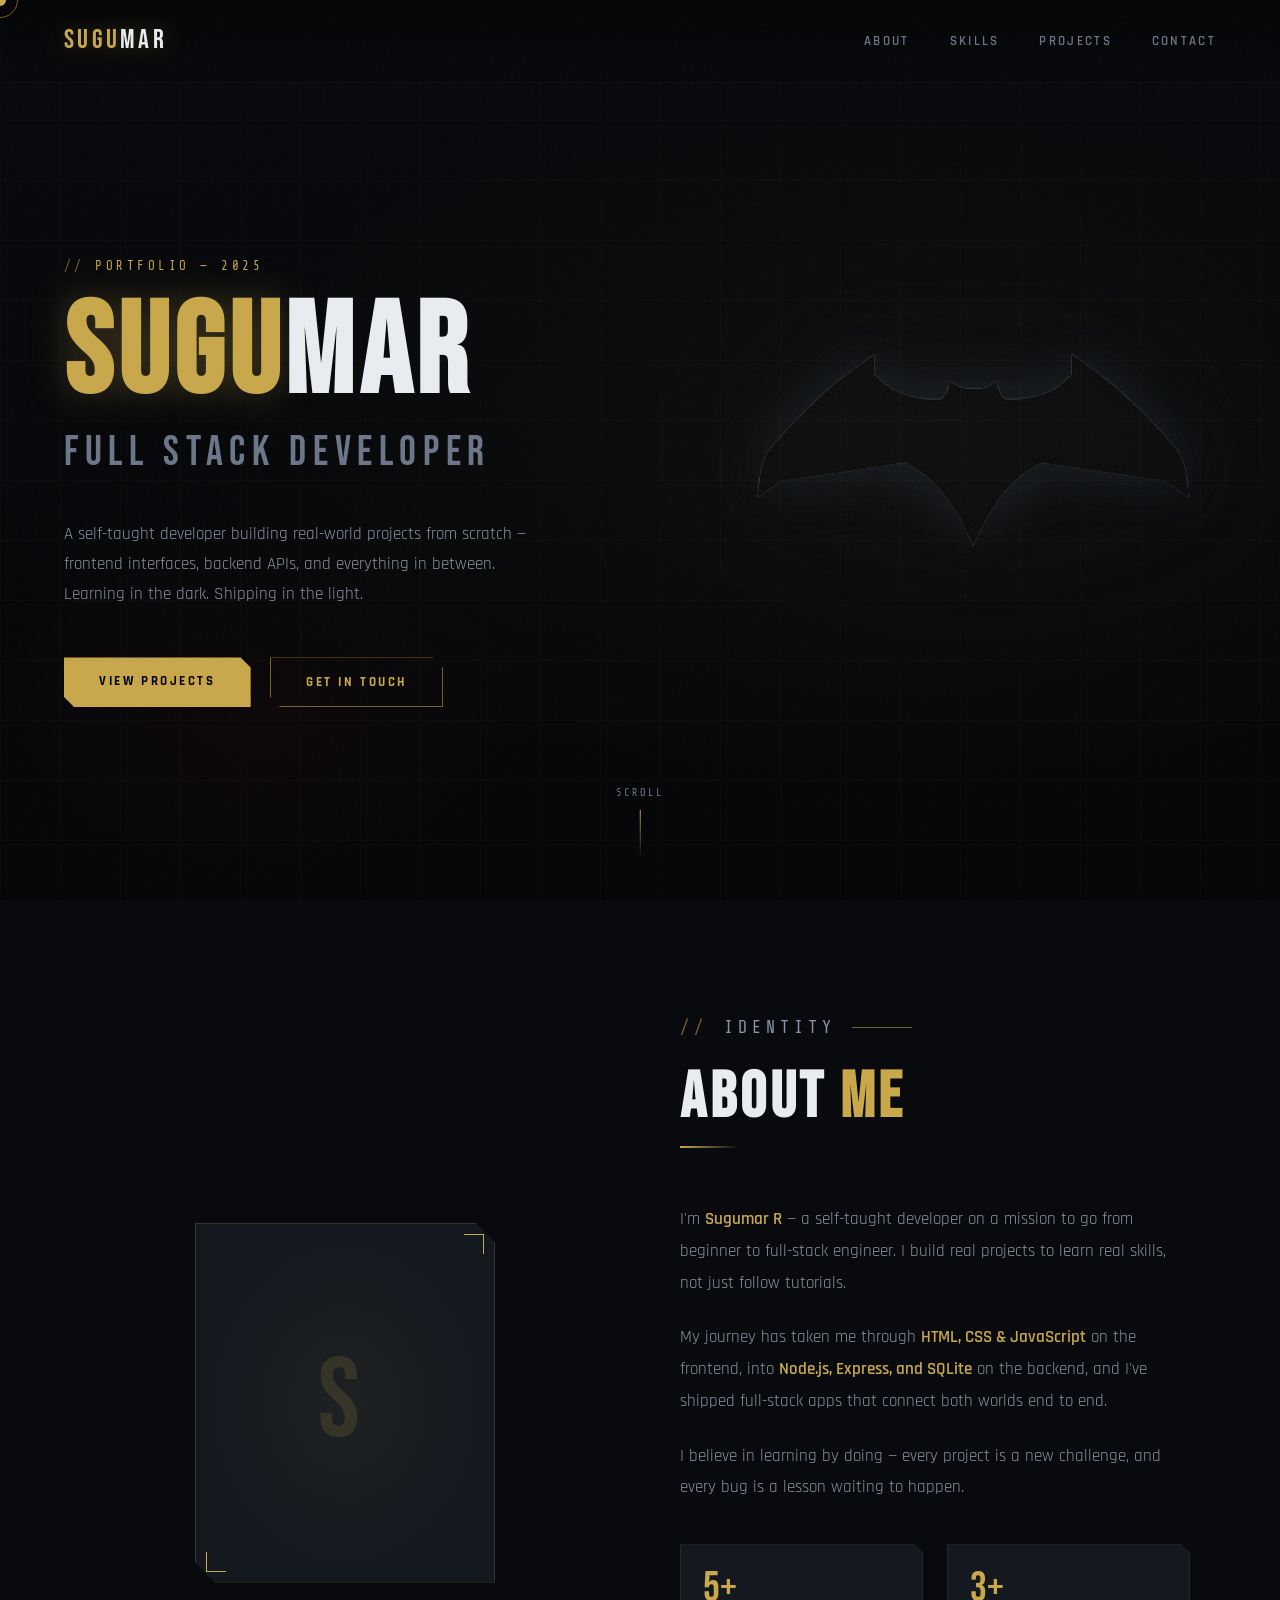
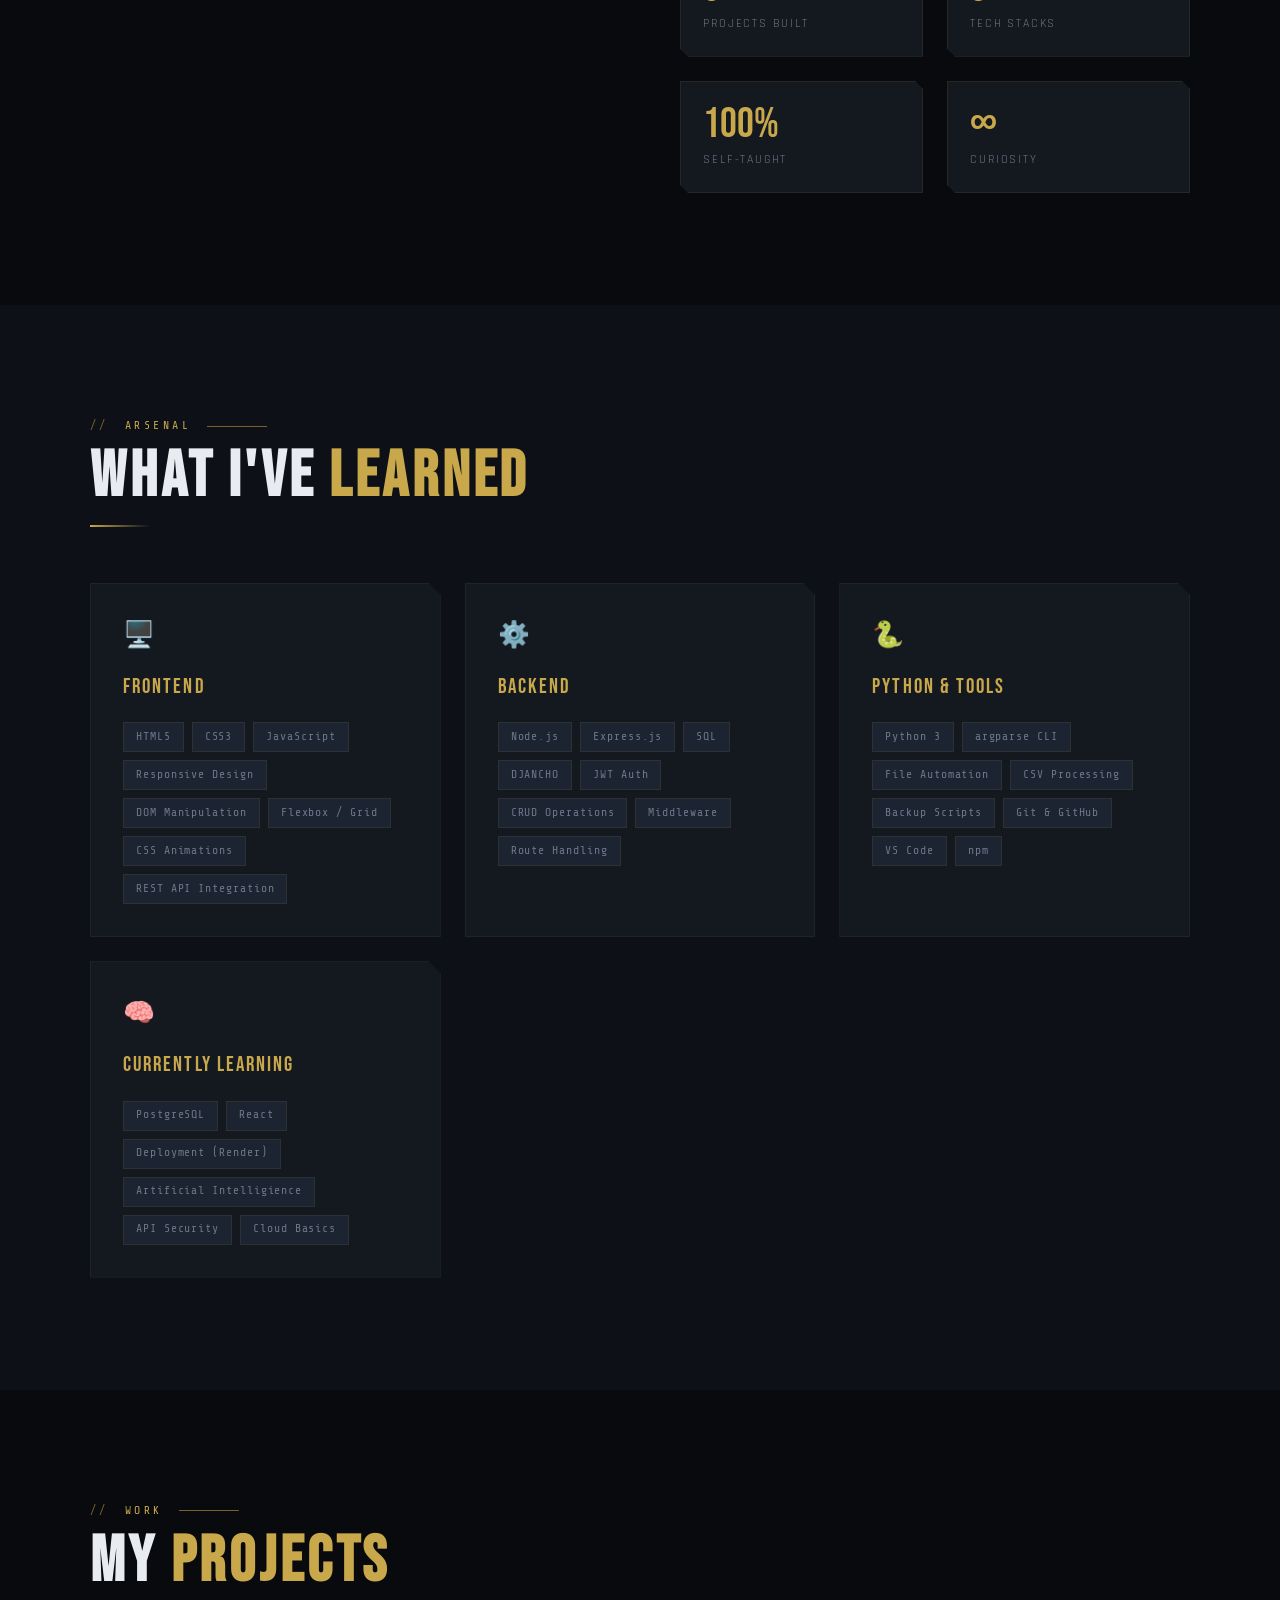
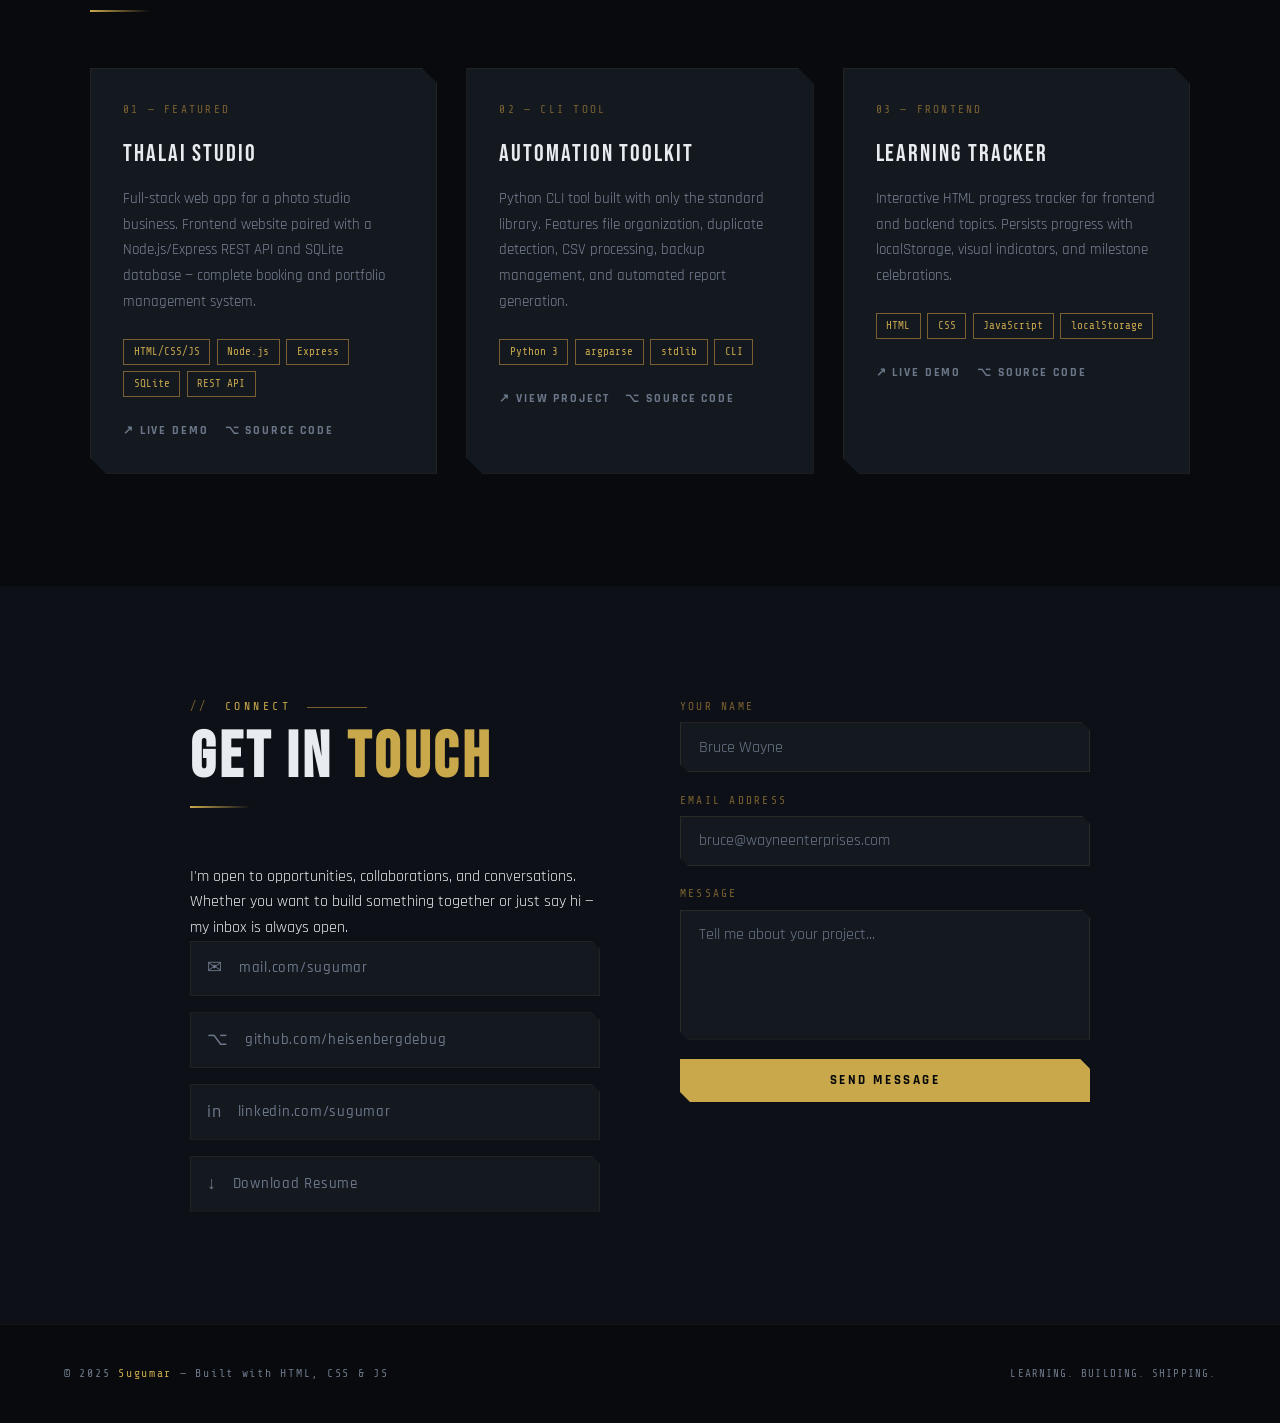
==== portfolio-website/index.html @ 3a4ca7bf "Add files via upload" ====
<!DOCTYPE html>
<html lang="en">

<head>
  <meta charset="UTF-8" />
  <meta name="viewport" content="width=device-width, initial-scale=1.0" />
  <title>Sugumar — Web Developer in MERN</title>
  <link
    href="https://fonts.googleapis.com/css2?family=Bebas+Neue&family=Rajdhani:wght@400;500;600;700&family=Share+Tech+Mono&display=swap"
    rel="stylesheet" />
  <link rel="stylesheet" href="style.css">
</head>

<body>

  <!-- Cursor -->
  <div class="cursor" id="cursor"></div>
  <div class="cursor-ring" id="cursorRing"></div>

  <!-- NAV -->
  <nav id="navbar">
    <a class="nav-logo" href="#home">SUGU<span>MAR</span></a>
    <button class="hamburger" id="hamburger" aria-label="Menu">
      <span></span><span></span><span></span>
    </button>
    <ul class="nav-links" id="navLinks">
      <li><a href="#about">About</a></li>
      <li><a href="#skills">Skills</a></li>
      <li><a href="#projects">Projects</a></li>
      <li><a href="#contact">Contact</a></li>
    </ul>
  </nav>

  <!-- HERO -->
  <section class="hero" id="home">
    <div class="hero-bg"></div>
    <div class="hero-grid-lines"></div>
  <!-- Batarang Image -->
  <img
    id="themeToggle"
    class="hero-batman-symbol"
    src="images/Batman_Batarang_Grey-removebg-preview (1).png"
    alt="Batarang"
    title="Click to toggle dark/light mode"
  />
    <div class="hero-content">
      <p class="hero-eyebrow">Portfolio — 2025</p>
      <h1 class="hero-name"><span class="gold">SUGU</span>MAR</h1>
      <p class="hero-title">Full Stack Developer</p>
      <p class="hero-desc">
        A self-taught developer building real-world projects from scratch —
        frontend interfaces, backend APIs, and everything in between.
        Learning in the dark. Shipping in the light.
      </p>
      <div class="hero-cta">
        <a class="btn btn-primary" href="#projects">View Projects</a>
        <a class="btn btn-outline" href="#contact">Get In Touch</a>
      </div>
    </div>
    <div class="scroll-hint">
      <span>Scroll</span>
      <div class="scroll-line"></div>
    </div>
  </section>

  <!-- ABOUT -->
  <section id="about">
    <div class="about-grid">
      <div class="about-visual reveal">
        <div class="avatar-frame">
          <div class="avatar-corners"></div>
          <span class="avatar-initials">S</span>
        </div>
      </div>
      <div class="about-text reveal">
        <p class="section-label">Identity</p>
        <h2 class="section-title">About <span class="gold">Me</span></h2>
        <div class="section-divider"></div>
        <p>
          I'm <strong>Sugumar R</strong> — a self-taught developer on a mission to go from beginner
          to full-stack engineer. I build real projects to learn real skills,
          not just follow tutorials.
        </p>
        <p>
          My journey has taken me through <strong>HTML, CSS & JavaScript</strong> on the frontend,
          into <strong>Node.js, Express, and SQLite</strong> on the backend, and I've shipped
          full-stack apps that connect both worlds end to end.
        </p>
        <p>
          I believe in learning by doing — every project is a new challenge,
          and every bug is a lesson waiting to happen.
        </p>
        <div class="about-stats">
          <div class="stat-box">
            <div class="stat-num">5+</div>
            <div class="stat-label">Projects Built</div>
          </div>
          <div class="stat-box">
            <div class="stat-num">3+</div>
            <div class="stat-label">Tech Stacks</div>
          </div>
          <div class="stat-box">
            <div class="stat-num">100%</div>
            <div class="stat-label">Self-Taught</div>
          </div>
          <div class="stat-box">
            <div class="stat-num">∞</div>
            <div class="stat-label">Curiosity</div>                                               
          </div>
        </div>
      </div>
    </div>
  </section>

  <!-- SKILLS -->
  <section id="skills">
    <div class="skills-container">
      <div class="reveal">
        <p class="section-label">Arsenal</p>
        <h2 class="section-title">What I've <span class="gold">Learned</span></h2>
        <div class="section-divider"></div>
      </div>
      <div class="skills-grid">
        <div class="skill-category reveal">
          <span class="skill-cat-icon">🖥️</span>
          <div class="skill-cat-title">Frontend</div>
          <div class="skill-tags">
            <span class="skill-tag">HTML5</span>
            <span class="skill-tag">CSS3</span>
            <span class="skill-tag">JavaScript</span>
            <span class="skill-tag">Responsive Design</span>
            <span class="skill-tag">DOM Manipulation</span>
            <span class="skill-tag">Flexbox / Grid</span>
            <span class="skill-tag">CSS Animations</span>
            <span class="skill-tag">REST API Integration</span>
          </div>
        </div>
        <div class="skill-category reveal">
          <span class="skill-cat-icon">⚙️</span>
          <div class="skill-cat-title">Backend</div>
          <div class="skill-tags">
            <span class="skill-tag">Node.js</span>
            <span class="skill-tag">Express.js</span>
            <span class="skill-tag">SQL</span>
            <span class="skill-tag">DJANCHO</span>
            <span class="skill-tag">JWT Auth</span>
            <span class="skill-tag">CRUD Operations</span>
            <span class="skill-tag">Middleware</span>
            <span class="skill-tag">Route Handling</span>
          </div>
        </div>
        <div class="skill-category reveal">
          <span class="skill-cat-icon">🐍</span>
          <div class="skill-cat-title">Python & Tools</div>
          <div class="skill-tags">
            <span class="skill-tag">Python 3</span>
            <span class="skill-tag">argparse CLI</span>
            <span class="skill-tag">File Automation</span>
            <span class="skill-tag">CSV Processing</span>
            <span class="skill-tag">Backup Scripts</span>
            <span class="skill-tag">Git & GitHub</span>
            <span class="skill-tag">VS Code</span>
            <span class="skill-tag">npm</span>
          </div>
        </div>
        <div class="skill-category reveal">
          <span class="skill-cat-icon">🧠</span>
          <div class="skill-cat-title">Currently Learning</div>
          <div class="skill-tags">
            <span class="skill-tag">PostgreSQL</span>
            <span class="skill-tag">React</span>
            <span class="skill-tag">Deployment (Render)</span>
            <span class="skill-tag">Artificial Intelligience</span>
            <span class="skill-tag">API Security</span>
            <span class="skill-tag">Cloud Basics</span>
          </div>
        </div>
      </div>
    </div>
  </section>

  <!-- PROJECTS -->
  <section id="projects">
    <div class="projects-container">
      <div class="reveal">
        <p class="section-label">Work</p>
        <h2 class="section-title">My <span class="gold">Projects</span></h2>
        <div class="section-divider"></div>
      </div>
      <div class="projects-grid">

        <div class="project-card reveal">
          <div class="project-num">01 — FEATURED</div>
          <div class="project-title">Thalai Studio</div>
          <p class="project-desc">
            Full-stack web app for a photo studio business. Frontend website paired
            with a Node.js/Express REST API and SQLite database — complete booking
            and portfolio management system.
          </p>
          <div class="project-stack">
            <span>HTML/CSS/JS</span>
            <span>Node.js</span>
            <span>Express</span>
            <span>SQLite</span>
            <span>REST API</span>
          </div>
          <div class="project-links">
            <a href="#">↗ Live Demo</a>
            <a href="#">⌥ Source Code</a>
          </div>
        </div>

        <div class="project-card reveal">
          <div class="project-num">02 — CLI TOOL</div>
          <div class="project-title">Automation Toolkit</div>
          <p class="project-desc">
            Python CLI tool built with only the standard library. Features file
            organization, duplicate detection, CSV processing, backup management,
            and automated report generation.
          </p>
          <div class="project-stack">
            <span>Python 3</span>
            <span>argparse</span>
            <span>stdlib</span>
            <span>CLI</span>
          </div>
          <div class="project-links">
            <a href="#">↗ View Project</a>
            <a href="#">⌥ Source Code</a>
          </div>
        </div>

        <div class="project-card reveal">
          <div class="project-num">03 — FRONTEND</div>
          <div class="project-title">Learning Tracker</div>
          <p class="project-desc">
            Interactive HTML progress tracker for frontend and backend topics.
            Persists progress with localStorage, visual indicators, and
            milestone celebrations.
          </p>
          <div class="project-stack">
            <span>HTML</span>
            <span>CSS</span>
            <span>JavaScript</span>
            <span>localStorage</span>
          </div>
          <div class="project-links">
            <a href="#">↗ Live Demo</a>
            <a href="#">⌥ Source Code</a>
          </div>
        </div>

      </div>
    </div>
  </section>

  <!-- CONTACT -->
  <section id="contact">
    <div class="contact-container">
      <div class="reveal">
        <p class="section-label">Connect</p>
        <h2 class="section-title">Get In <span class="gold">Touch</span></h2>
        <div class="section-divider"></div>
        <p>
          I'm open to opportunities, collaborations, and conversations.
          Whether you want to build something together or just say hi —
          my inbox is always open.
        </p>
        <div class="contact-links">
          <a class="contact-link" href="mailto:marsugu208@gmail.com">
            <span class="contact-link-icon">✉</span>
            mail.com/sugumar
          </a>
          <a class="contact-link" href="https://github.com/heisenbergdebug/" target="_blank">
            <span class="contact-link-icon">⌥</span>
            github.com/heisenbergdebug
          </a>
          <a class="contact-link" href="https://www.linkedin.com/in/sugumar-r-5004932a8/" target="_blank">
            <span class="contact-link-icon">in</span>
            linkedin.com/sugumar

          </a>
          <a class="contact-link" href="#">
            <span class="contact-link-icon">↓</span>
            Download Resume
          </a>
        </div>
      </div>

      <div class="contact-form reveal">
        <div class="form-group">
          <label>Your Name</label>
          <input type="text" placeholder="Bruce Wayne" />
        </div>
        <div class="form-group">
          <label>Email Address</label>
          <input type="email" placeholder="bruce@wayneenterprises.com" />
        </div>
        <div class="form-group">
          <label>Message</label>
          <textarea placeholder="Tell me about your project..."></textarea>
        </div>
        <button class="btn btn-primary" onclick="handleFormSubmit(this)">
          Send Message
        </button>
      </div>
    </div>
  </section>

  <!-- FOOTER -->
  <footer>
    <div class="footer-left">
      &copy; 2025 <span>Sugumar</span> — Built with HTML, CSS & JS
    </div>
    <div class="footer-right">
      LEARNING. BUILDING. SHIPPING.
    </div>
  </footer>

  <script>
    /* Cursor */
    const cursor = document.getElementById('cursor');
    const ring = document.getElementById('cursorRing');
    let mx = 0, my = 0, rx = 0, ry = 0;
    document.addEventListener('mousemove', e => {
      mx = e.clientX; my = e.clientY;
      cursor.style.left = mx + 'px'; cursor.style.top = my + 'px';
    });
    (function animRing() {
      rx += (mx - rx) * 0.12;
      ry += (my - ry) * .12;
      ring.style.left = rx + 'px'; ring.style.top = ry + 'px';
      requestAnimationFrame(animRing);
    })();
    document.querySelectorAll('a,button,.skill-tag,.project-card,.stat-box').forEach(el => {
      el.addEventListener('mouseenter', () => {
        cursor.style.transform = 'translate(-50%,-50%) scale(2)';
        ring.style.transform = 'translate(-50%,-50%) scale(1.4)';
        ring.style.borderColor = 'rgba(201,168,76,0.6)';
      });
      el.addEventListener('mouseleave', () => {
        cursor.style.transform = 'translate(-50%,-50%) scale(1)';
        ring.style.transform = 'translate(-50%,-50%) scale(1)';
        ring.style.borderColor = 'rgba(201,168,76,0.3)';
      });
    });

    /* Hamburger */
    const ham = document.getElementById('hamburger');
    const nav = document.getElementById('navLinks');
    ham.addEventListener('click', () => {
      ham.classList.toggle('open');
      nav.classList.toggle('open');
    });
    nav.querySelectorAll('a').forEach(a => a.addEventListener('click', () => {
      ham.classList.remove('open'); nav.classList.remove('open');
    }));

    /* Scroll reveal */
    const observer = new IntersectionObserver(entries => {
      entries.forEach(e => { if (e.isIntersecting) e.target.classList.add('visible'); });
    }, { threshold: 0.12 });
    document.querySelectorAll('.reveal').forEach(el => observer.observe(el));

    /* Active nav link */
    const sections = document.querySelectorAll('section[id]');
    const navAs = document.querySelectorAll('.nav-links a');
    window.addEventListener('scroll', () => {
      let cur = '';
      sections.forEach(s => {
        if (window.scrollY >= s.offsetTop - 200) cur = s.id;
      });
      navAs.forEach(a => {
        a.classList.toggle('active', a.getAttribute('href') === '#' + cur);
      });
    });

    /* Form submit */
    function handleFormSubmit(btn) {
      btn.textContent = '✓ Message Sent!';
      btn.style.background = '#2a5c3a';
      btn.style.color = '#6bde9a';
      btn.disabled = true;
      setTimeout(() => {
        btn.textContent = 'Send Message';
        btn.style.background = '';
        btn.style.color = '';
        btn.disabled = false;
      }, 3500);
    }

    /* Dark/Light Theme Toggle */
    const themeToggle = document.getElementById('themeToggle');
    const html = document.documentElement;
    
    // Check for saved theme preference or default to 'dark'
    const savedTheme = localStorage.getItem('theme') || 'dark';
    html.setAttribute('data-theme', savedTheme);
    
    // Theme toggle functionality
    themeToggle.addEventListener('click', () => {
      const currentTheme = html.getAttribute('data-theme');
      const newTheme = currentTheme === 'dark' ? 'light' : 'dark';
      
      html.setAttribute('data-theme', newTheme);
      localStorage.setItem('theme', newTheme);
    });

  </script>
</body>

</html>
---- portfolio-website/style.css ----
:root {
      --black:      #050608;
      --void:       #080a0d;
      --carbon:     #0d1117;
      --steel:      #141920;
      --slate:      #1c2431;
      --gold:       #c9a84c;
      --gold-glow:  #e8c96a;
      --gold-dim:   #7a6030;
      --white:      #e8ecf0;
      --muted:      #6b7789;
      --accent-red: #8b1a1a;
      --font-hero:  'Bebas Neue', sans-serif;
      --font-body:  'Rajdhani', sans-serif;
      --font-mono:  'Share Tech Mono', monospace;
    }

    /* Light Mode */
    html[data-theme="light"] {
      --black:      #f5f5f7;
      --void:       #fafafa;
      --carbon:     #ffffff;
      --steel:      #f0f0f3;
      --slate:      #e8e8ed;
      --gold:       #c9a84c;
      --gold-glow:  #b89838;
      --gold-dim:   #d4b86f;
      --white:      #1a1a1a;
      --muted:      #666666;
      --accent-red: #d63946;
    }

    *, *::before, *::after { 
      box-sizing: border-box; 
      margin: 0; 
      padding: 0;
      transition: background-color 0.4s ease, color 0.4s ease, border-color 0.4s ease, box-shadow 0.4s ease;
    }

    html { scroll-behavior: smooth; }

    body {
      background: var(--black);
      color: var(--white);
      font-family: var(--font-body);
      font-size: 16px;
      line-height: 1.6;
      overflow-x: hidden;
      cursor: none;
      transition: background 0.4s ease, color 0.4s ease;
    }

    /* Custom cursor */
    .cursor {
      position: fixed;
      width: 12px; height: 12px;
      background: var(--gold);
      border-radius: 50%;
      pointer-events: none;
      z-index: 9999;
      transform: translate(-50%, -50%);
      transition: transform 0.1s, background 0.2s;
      mix-blend-mode: screen;
    }
    .cursor-ring {
      position: fixed;
      width: 36px; height: 36px;
      border: 1px solid var(--gold-dim);
      border-radius: 50%;
      pointer-events: none;
      z-index: 9998;
      transform: translate(-50%, -50%);
      transition: all 0.18s ease;
    }

    /* Noise overlay */
    body::before {
      content: '';
      position: fixed;
      inset: 0;
      background-image: url("data:image/svg+xml,%3Csvg viewBox='0 0 256 256' xmlns='http://www.w3.org/2000/svg'%3E%3Cfilter id='n'%3E%3CfeTurbulence type='fractalNoise' baseFrequency='0.9' numOctaves='4' stitchTiles='stitch'/%3E%3C/filter%3E%3Crect width='100%25' height='100%25' filter='url(%23n)' opacity='0.04'/%3E%3C/svg%3E");
      pointer-events: none;
      z-index: 9997;
      opacity: 0.35;
    }

    /* ─── NAV ─── */
    nav {
      position: fixed; top: 0; left: 0; right: 0;
      z-index: 1000;
      display: flex; align-items: center; justify-content: space-between;
      padding: 1.2rem 4rem;
      background: linear-gradient(to bottom, rgba(5,6,8,0.98), transparent);
      backdrop-filter: blur(6px);
      border-bottom: 1px solid rgba(201,168,76,0.06);
    }
    .nav-logo {
      font-family: var(--font-hero);
      font-size: 1.7rem;
      letter-spacing: 0.12em;
      color: var(--gold);
      text-decoration: none;
      text-shadow: 0 0 24px rgba(201,168,76,0.4);
    }
    .nav-logo span { color: var(--white); }
    .nav-links { display: flex; gap: 2.5rem; list-style: none; }
    .nav-links a {
      font-family: var(--font-body);
      font-weight: 600;
      font-size: 0.8rem;
      letter-spacing: 0.18em;
      text-transform: uppercase;
      color: var(--muted);
      text-decoration: none;
      transition: color 0.25s;
      position: relative;
    }
    .nav-links a::after {
      content: '';
      position: absolute; bottom: -4px; left: 0; right: 0;
      height: 1px;
      background: var(--gold);
      transform: scaleX(0);
      transition: transform 0.3s;
    }
    .nav-links a:hover { color: var(--gold); }
    .nav-links a:hover::after { transform: scaleX(1); }

    .hamburger {
      display: none;
      flex-direction: column; gap: 5px;
      cursor: pointer; background: none; border: none; padding: 4px;
    }
    .hamburger span {
      display: block; width: 26px; height: 2px;
      background: var(--gold);
      transition: all 0.3s;
    }
    .hamburger.open span:nth-child(1) { transform: rotate(45deg) translate(5px,5px); }
    .hamburger.open span:nth-child(2) { opacity: 0; }
    .hamburger.open span:nth-child(3) { transform: rotate(-45deg) translate(5px,-5px); }

    /* ─── HERO ─── */
    .hero {
      min-height: 100vh;
      display: flex; align-items: center;
      padding: 10rem 4rem 6rem;
      position: relative;
      overflow: hidden;
    }
    .hero-bg {
      position: absolute; inset: 0;
      background:
        radial-gradient(ellipse 80% 60% at 70% 50%, rgba(201,168,76,0.04) 0%, transparent 70%),
        radial-gradient(ellipse 40% 40% at 20% 80%, rgba(139,26,26,0.06) 0%, transparent 60%),
        linear-gradient(180deg, var(--void) 0%, var(--black) 100%);
    }
    /* Batarang Image */
    .hero-batman-symbol {
      position: absolute;
      right: 3%;
      top: 50%;
      transform: translateY(-50%);
      width: clamp(300px, 42vw, 620px);
      pointer-events: auto;
      opacity: 0.75;
      filter:
        drop-shadow(0 0 28px rgba(160,170,185,0.3))
        drop-shadow(0 0 80px rgba(160,170,185,0.1));
      mix-blend-mode: hard-light;
      background: none;
      cursor: pointer;
      transition: filter 0.3s ease, transform 0.3s ease;
    }
    .hero-batman-symbol:hover {
      opacity: 0.9;
      filter:
        drop-shadow(0 0 40px rgba(201,168,76,0.5))
        drop-shadow(0 0 100px rgba(201,168,76,0.3));
      transform: translateY(-50%) scale(1.05);
    }
    .hero-grid-lines {
      position: absolute; inset: 0;
      background-image:
        linear-gradient(rgba(201,168,76,0.025) 1px, transparent 1px),
        linear-gradient(90deg, rgba(201,168,76,0.025) 1px, transparent 1px);
      background-size: 60px 60px;
    }
    .hero-content { position: relative; z-index: 2; max-width: 680px; }
    .hero-eyebrow {
      font-family: var(--font-mono);
      font-size: 0.78rem;
      letter-spacing: 0.28em;
      color: var(--gold);
      text-transform: uppercase;
      margin-bottom: 1.2rem;
      opacity: 0;
      animation: fadeUp 0.8s 0.3s forwards;
    }
    .hero-eyebrow::before { content: '// '; color: var(--gold-dim); }
    .hero-name {
      font-family: var(--font-hero);
      font-size: clamp(4.5rem, 10vw, 9rem);
      line-height: 0.92;
      letter-spacing: 0.04em;
      color: var(--white);
      margin-bottom: 0.4rem;
      opacity: 0;
      animation: fadeUp 0.8s 0.5s forwards;
    }
    .hero-name .gold { color: var(--gold); text-shadow: 0 0 40px rgba(201,168,76,0.3); }
    .hero-title {
      font-family: var(--font-hero);
      font-size: clamp(1.4rem, 3.5vw, 2.6rem);
      letter-spacing: 0.16em;
      color: var(--muted);
      margin-bottom: 2rem;
      opacity: 0;
      animation: fadeUp 0.8s 0.7s forwards;
    }
    .hero-desc {
      font-size: 1.05rem;
      font-weight: 400;
      color: #8a94a6;
      max-width: 480px;
      margin-bottom: 3rem;
      line-height: 1.8;
      opacity: 0;
      animation: fadeUp 0.8s 0.9s forwards;
    }
    .hero-cta {
      display: flex; gap: 1.2rem; flex-wrap: wrap;
      opacity: 0;
      animation: fadeUp 0.8s 1.1s forwards;
    }
    .btn {
      font-family: var(--font-body);
      font-weight: 700;
      font-size: 0.8rem;
      letter-spacing: 0.2em;
      text-transform: uppercase;
      text-decoration: none;
      padding: 0.85rem 2.2rem;
      border: none; cursor: pointer;
      transition: all 0.3s;
      position: relative; overflow: hidden;
      display: inline-block;
    }
    .btn-primary {
      background: var(--gold);
      color: var(--black);
      clip-path: polygon(0 0, calc(100% - 10px) 0, 100% 10px, 100% 100%, 10px 100%, 0 calc(100% - 10px));
    }
    .btn-primary:hover {
      background: var(--gold-glow);
      box-shadow: 0 0 30px rgba(201,168,76,0.4);
    }
    .btn-outline {
      background: transparent;
      color: var(--gold);
      border: 1px solid var(--gold-dim);
      clip-path: polygon(0 0, calc(100% - 10px) 0, 100% 10px, 100% 100%, 10px 100%, 0 calc(100% - 10px));
    }
    .btn-outline:hover {
      border-color: var(--gold);
      background: rgba(201,168,76,0.06);
    }

    /* Scroll indicator */
    .scroll-hint {
      position: absolute; bottom: 2.5rem; left: 50%;
      transform: translateX(-50%);
      display: flex; flex-direction: column; align-items: center; gap: 0.5rem;
      opacity: 0; animation: fadeIn 1s 2s forwards;
    }
    .scroll-hint span {
      font-family: var(--font-mono); font-size: 0.65rem;
      letter-spacing: 0.2em; color: var(--muted); text-transform: uppercase;
    }
    .scroll-line {
      width: 1px; height: 50px;
      background: linear-gradient(to bottom, var(--gold), transparent);
      animation: scrollPulse 2s ease-in-out infinite;
    }
    @keyframes scrollPulse { 0%,100%{opacity:0.4} 50%{opacity:1} }

    /* ─── SECTIONS ─── */
    section { padding: 7rem 4rem; position: relative; }
    .section-label {
      font-family: var(--font-mono);
      font-size: 0.72rem;
      letter-spacing: 0.3em;
      color: var(--gold);
      text-transform: uppercase;
      margin-bottom: 0.6rem;
      display: flex; align-items: center; gap: 1rem;
    }
    .section-label::before { content: '//'; color: var(--gold-dim); }
    .section-label::after {
      content: '';
      flex: 1; max-width: 60px; height: 1px;
      background: var(--gold-dim);
    }
    .section-title {
      font-family: var(--font-hero);
      font-size: clamp(2.8rem, 5vw, 5rem);
      letter-spacing: 0.06em;
      line-height: 1;
      margin-bottom: 1rem;
    }
    .section-title .gold { color: var(--gold); }
    .section-divider {
      width: 60px; height: 2px;
      background: linear-gradient(to right, var(--gold), transparent);
      margin-bottom: 3.5rem;
    }

    /* ─── ABOUT ─── */
    #about { background: var(--void); }
    .about-grid {
      display: grid;
      grid-template-columns: 1fr 1fr;
      gap: 5rem;
      align-items: center;
      max-width: 1100px;
      margin: 0 auto;
    }
    .about-text p {
      color: #8a94a6;
      font-size: 1.05rem;
      line-height: 1.9;
      margin-bottom: 1.4rem;
    }
    .about-text p strong { color: var(--gold); font-weight: 600; }
    .about-stats {
      display: grid; grid-template-columns: 1fr 1fr;
      gap: 1.5rem; margin-top: 2.5rem;
    }
    .stat-box {
      background: var(--steel);
      border: 1px solid rgba(201,168,76,0.1);
      padding: 1.4rem;
      clip-path: polygon(0 0, calc(100% - 8px) 0, 100% 8px, 100% 100%, 8px 100%, 0 calc(100% - 8px));
      transition: border-color 0.3s;
    }
    .stat-box:hover { border-color: rgba(201,168,76,0.4); }
    .stat-num {
      font-family: var(--font-hero);
      font-size: 2.6rem;
      color: var(--gold);
      line-height: 1;
    }
    .stat-label {
      font-size: 0.75rem;
      letter-spacing: 0.15em;
      text-transform: uppercase;
      color: var(--muted);
      margin-top: 0.3rem;
    }
    .about-visual {
      position: relative;
      display: flex; align-items: center; justify-content: center;
    }
    .avatar-frame {
      width: 300px; height: 360px;
      background: var(--steel);
      border: 1px solid rgba(201,168,76,0.2);
      clip-path: polygon(0 0, calc(100% - 20px) 0, 100% 20px, 100% 100%, 20px 100%, 0 calc(100% - 20px));
      display: flex; align-items: center; justify-content: center;
      position: relative;
      overflow: hidden;
    }
    .avatar-frame::before {
      content: '';
      position: absolute; inset: 0;
      background: radial-gradient(ellipse at center, rgba(201,168,76,0.06) 0%, transparent 70%);
    }
    .avatar-initials {
      font-family: var(--font-hero);
      font-size: 7rem;
      color: rgba(201,168,76,0.15);
      letter-spacing: 0.1em;
      position: relative; z-index: 1;
    }
    .avatar-corners {
      position: absolute;
      inset: -1px;
      border: 1px solid transparent;
    }
    .avatar-corners::before, .avatar-corners::after {
      content: '';
      position: absolute;
      width: 20px; height: 20px;
      border-color: var(--gold);
      border-style: solid;
    }
    .avatar-corners::before {
      top: 10px; right: 10px;
      border-width: 1px 1px 0 0;
    }
    .avatar-corners::after {
      bottom: 10px; left: 10px;
      border-width: 0 0 1px 1px;
    }

    /* ─── SKILLS ─── */
    #skills { background: var(--carbon); }
    .skills-container { max-width: 1100px; margin: 0 auto; }
    .skills-grid {
      display: grid;
      grid-template-columns: repeat(auto-fill, minmax(300px, 1fr));
      gap: 1.5rem;
    }
    .skill-category {
      background: var(--steel);
      border: 1px solid rgba(201,168,76,0.08);
      padding: 2rem;
      clip-path: polygon(0 0, calc(100% - 12px) 0, 100% 12px, 100% 100%, 0 100%);
      transition: border-color 0.3s, transform 0.3s;
    }
    .skill-category:hover {
      border-color: rgba(201,168,76,0.3);
      transform: translateY(-4px);
    }
    .skill-cat-icon {
      font-size: 1.6rem;
      margin-bottom: 0.8rem;
      display: block;
    }
    .skill-cat-title {
      font-family: var(--font-hero);
      font-size: 1.3rem;
      letter-spacing: 0.1em;
      color: var(--gold);
      margin-bottom: 1.2rem;
    }
    .skill-tags {
      display: flex; flex-wrap: wrap; gap: 0.5rem;
    }
    .skill-tag {
      font-family: var(--font-mono);
      font-size: 0.72rem;
      letter-spacing: 0.08em;
      color: var(--muted);
      background: var(--slate);
      border: 1px solid rgba(201,168,76,0.1);
      padding: 0.3rem 0.75rem;
      transition: all 0.25s;
    }
    .skill-tag:hover {
      color: var(--gold);
      border-color: var(--gold-dim);
      background: rgba(201,168,76,0.05);
    }

    /* ─── PROJECTS ─── */
    #projects { background: var(--void); }
    .projects-container { max-width: 1100px; margin: 0 auto; }
    .projects-grid {
      display: grid;
      grid-template-columns: repeat(auto-fill, minmax(320px, 1fr));
      gap: 1.8rem;
    }
    .project-card {
      background: var(--steel);
      border: 1px solid rgba(201,168,76,0.08);
      padding: 2rem;
      position: relative; overflow: hidden;
      clip-path: polygon(0 0, calc(100% - 16px) 0, 100% 16px, 100% 100%, 16px 100%, 0 calc(100% - 16px));
      transition: border-color 0.3s, transform 0.3s;
    }
    .project-card::before {
      content: '';
      position: absolute; top: 0; left: 0;
      width: 100%; height: 2px;
      background: linear-gradient(to right, var(--gold), transparent);
      transform: scaleX(0);
      transform-origin: left;
      transition: transform 0.4s;
    }
    .project-card:hover {
      border-color: rgba(201,168,76,0.3);
      transform: translateY(-5px);
    }
    .project-card:hover::before { transform: scaleX(1); }
    .project-num {
      font-family: var(--font-mono);
      font-size: 0.7rem;
      color: var(--gold-dim);
      letter-spacing: 0.2em;
      margin-bottom: 1rem;
    }
    .project-title {
      font-family: var(--font-hero);
      font-size: 1.5rem;
      letter-spacing: 0.08em;
      color: var(--white);
      margin-bottom: 0.8rem;
    }
    .project-desc {
      color: #7a8496;
      font-size: 0.95rem;
      line-height: 1.7;
      margin-bottom: 1.5rem;
    }
    .project-stack {
      display: flex; flex-wrap: wrap; gap: 0.4rem;
      margin-bottom: 1.5rem;
    }
    .project-stack span {
      font-family: var(--font-mono);
      font-size: 0.68rem;
      color: var(--gold);
      border: 1px solid var(--gold-dim);
      padding: 0.2rem 0.6rem;
    }
    .project-links {
      display: flex; gap: 1rem;
    }
    .project-links a {
      font-size: 0.78rem;
      font-weight: 700;
      letter-spacing: 0.15em;
      text-transform: uppercase;
      color: var(--muted);
      text-decoration: none;
      transition: color 0.25s;
    }
    .project-links a:hover { color: var(--gold); }

    /* ─── CONTACT ─── */
    #contact { background: var(--carbon); }
    .contact-container {
      max-width: 900px; margin: 0 auto;
      display: grid; grid-template-columns: 1fr 1fr;
      gap: 5rem; align-items: start;
    }
    .contact-info p {
      color: #7a8496; font-size: 1rem; line-height: 1.8;
      margin-bottom: 2.5rem;
    }
    .contact-links { display: flex; flex-direction: column; gap: 1rem; }
    .contact-link {
      display: flex; align-items: center; gap: 1rem;
      color: var(--muted);
      text-decoration: none;
      font-size: 0.95rem;
      font-weight: 500;
      letter-spacing: 0.05em;
      padding: 0.8rem 1rem;
      background: var(--steel);
      border: 1px solid rgba(201,168,76,0.08);
      transition: all 0.3s;
      clip-path: polygon(0 0, calc(100% - 8px) 0, 100% 8px, 100% 100%, 0 100%);
    }
    .contact-link:hover {
      color: var(--gold);
      border-color: var(--gold-dim);
      background: rgba(201,168,76,0.05);
      transform: translateX(6px);
    }
    .contact-link-icon { font-size: 1.1rem; }

    /* Contact form */
    .contact-form { display: flex; flex-direction: column; gap: 1.2rem; }
    .form-group { display: flex; flex-direction: column; gap: 0.4rem; }
    .form-group label {
      font-family: var(--font-mono);
      font-size: 0.7rem;
      letter-spacing: 0.2em;
      color: var(--gold-dim);
      text-transform: uppercase;
    }
    .form-group input,
    .form-group textarea {
      background: var(--steel);
      border: 1px solid rgba(201,168,76,0.12);
      color: var(--white);
      font-family: var(--font-body);
      font-size: 1rem;
      padding: 0.85rem 1.1rem;
      outline: none;
      transition: border-color 0.3s;
      resize: none;
      clip-path: polygon(0 0, calc(100% - 8px) 0, 100% 8px, 100% 100%, 8px 100%, 0 calc(100% - 8px));
    }
    .form-group input:focus,
    .form-group textarea:focus {
      border-color: var(--gold-dim);
      background: rgba(201,168,76,0.03);
    }
    .form-group textarea { min-height: 130px; }
    .form-group input::placeholder,
    .form-group textarea::placeholder { color: var(--muted); }

    /* ─── FOOTER ─── */
    footer {
      background: var(--void);
      border-top: 1px solid rgba(201,168,76,0.07);
      padding: 2.5rem 4rem;
      display: flex; align-items: center; justify-content: space-between;
      flex-wrap: wrap; gap: 1rem;
    }
    .footer-left {
      font-family: var(--font-mono);
      font-size: 0.72rem;
      color: var(--muted);
      letter-spacing: 0.15em;
    }
    .footer-left span { color: var(--gold); }
    .footer-right {
      font-family: var(--font-mono);
      font-size: 0.68rem;
      color: var(--muted);
      letter-spacing: 0.1em;
    }

    /* ─── ANIMATIONS ─── */
    @keyframes fadeUp {
      from { opacity: 0; transform: translateY(24px); }
      to   { opacity: 1; transform: translateY(0); }
    }
    @keyframes fadeIn {
      from { opacity: 0; }
      to   { opacity: 1; }
    }
    .reveal {
      opacity: 0;
      transform: translateY(30px);
      transition: opacity 0.7s, transform 0.7s;
    }
    .reveal.visible {
      opacity: 1;
      transform: translateY(0);
    }

    /* ─── RESPONSIVE ─── */
    @media (max-width: 900px) {
      nav { padding: 1rem 2rem; }
      .nav-links {
        display: none;
        position: fixed; top: 0; left: 0; right: 0; bottom: 0;
        background: rgba(5,6,8,0.98);
        flex-direction: column; align-items: center; justify-content: center;
        gap: 2.5rem;
        z-index: 999;
      }
      .nav-links.open { display: flex; }
      .nav-links a { font-size: 1rem; }
      .hamburger { display: flex; z-index: 1001; }
      section { padding: 5rem 2rem; }
      .hero { padding: 8rem 2rem 5rem; }
      .about-grid { grid-template-columns: 1fr; gap: 3rem; }
      .about-visual { order: -1; }
      .contact-container { grid-template-columns: 1fr; gap: 3rem; }
      footer { padding: 2rem; flex-direction: column; text-align: center; }
    }
    @media (max-width: 600px) {
      .hero-batman-symbol { opacity: 0.07; width: clamp(200px, 60vw, 320px); }
      .about-stats { grid-template-columns: 1fr 1fr; }
    }

    /* Glitch effect on logo hover */
    .nav-logo:hover {
      animation: glitch 0.4s;
    }
    @keyframes glitch {
      0%   { text-shadow: 0 0 24px rgba(201,168,76,0.4); }
      25%  { text-shadow: 3px 0 0 rgba(255,0,0,0.3), -3px 0 0 rgba(0,200,255,0.3); transform: translate(-2px); }
      50%  { text-shadow: -3px 0 0 rgba(255,0,0,0.3), 3px 0 0 rgba(0,200,255,0.3); transform: translate(2px); }
      75%  { text-shadow: 3px 0 0 rgba(255,0,0,0.3), -3px 0 0 rgba(0,200,255,0.3); transform: translate(0); }
      100% { text-shadow: 0 0 24px rgba(201,168,76,0.4); }
    }

    /* Active nav highlight */
    .nav-links a.active { color: var(--gold); }
    .nav-links a.active::after { transform: scaleX(1); }
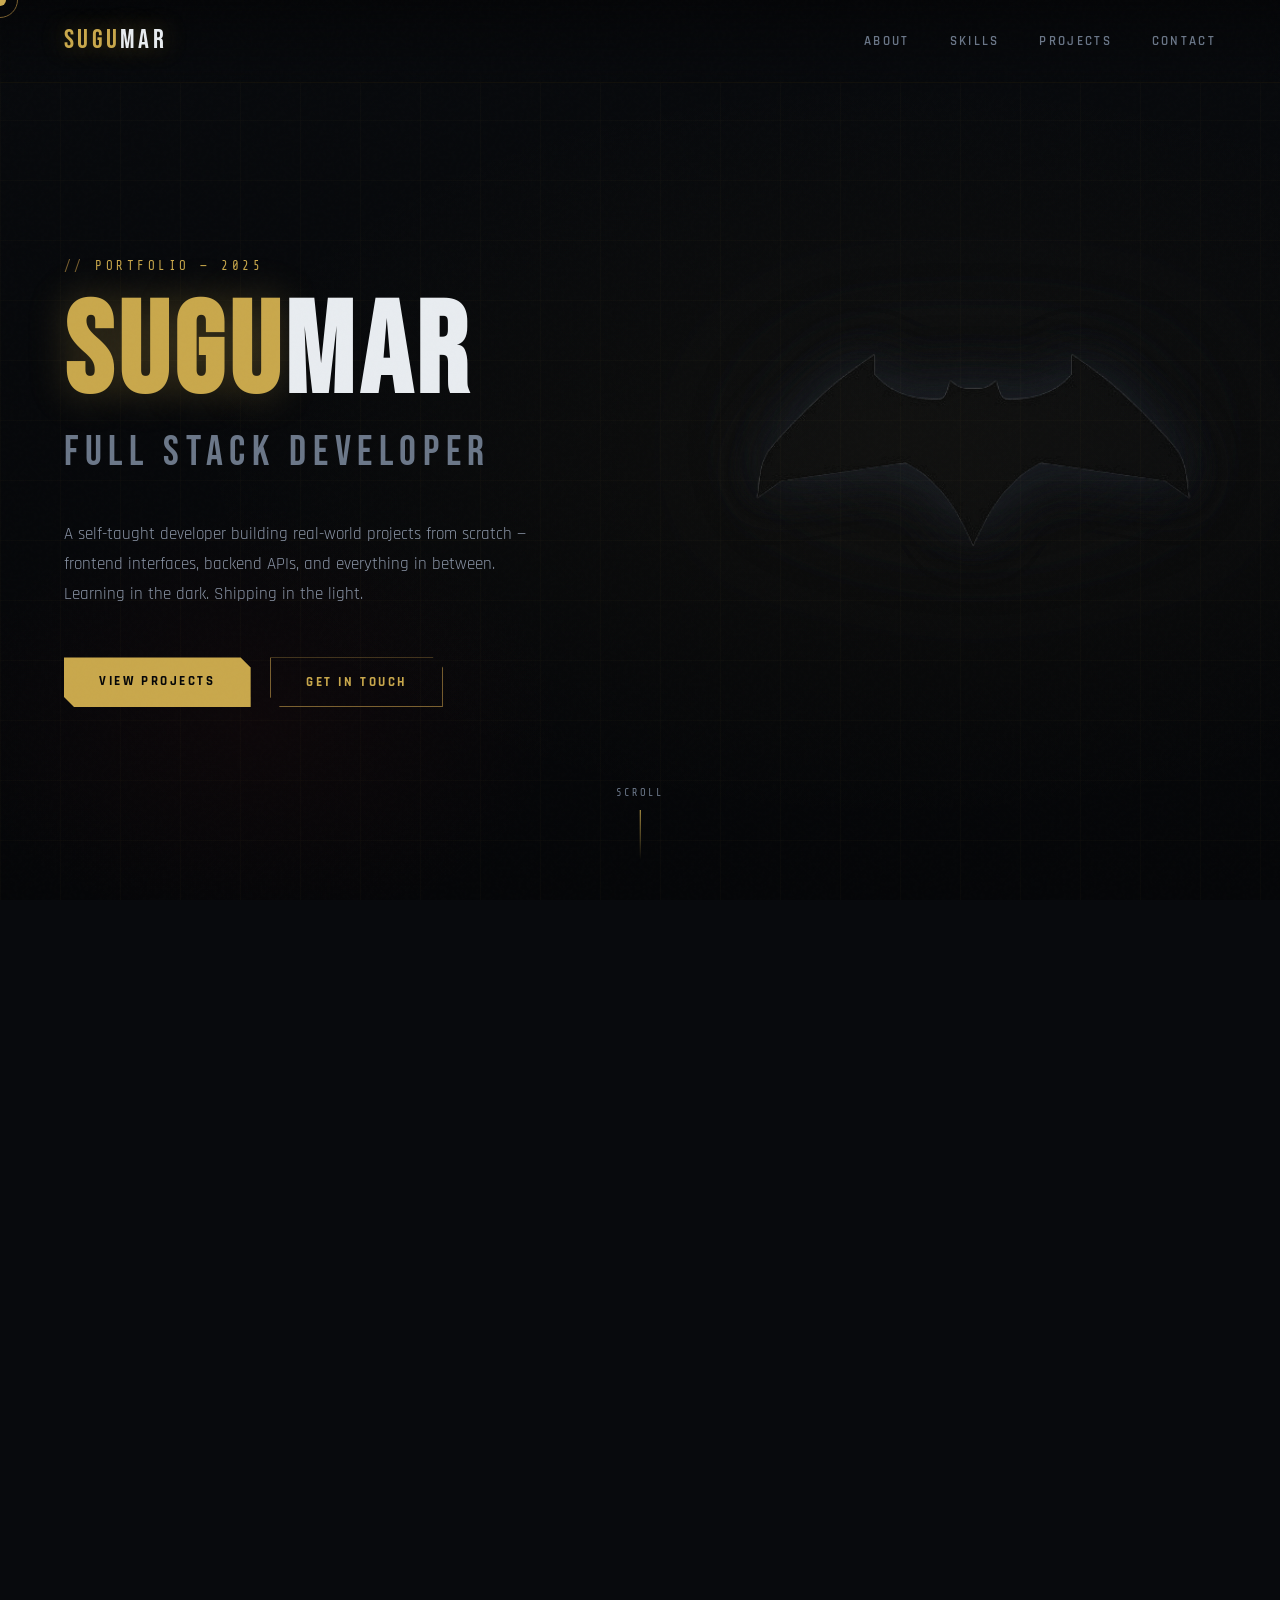
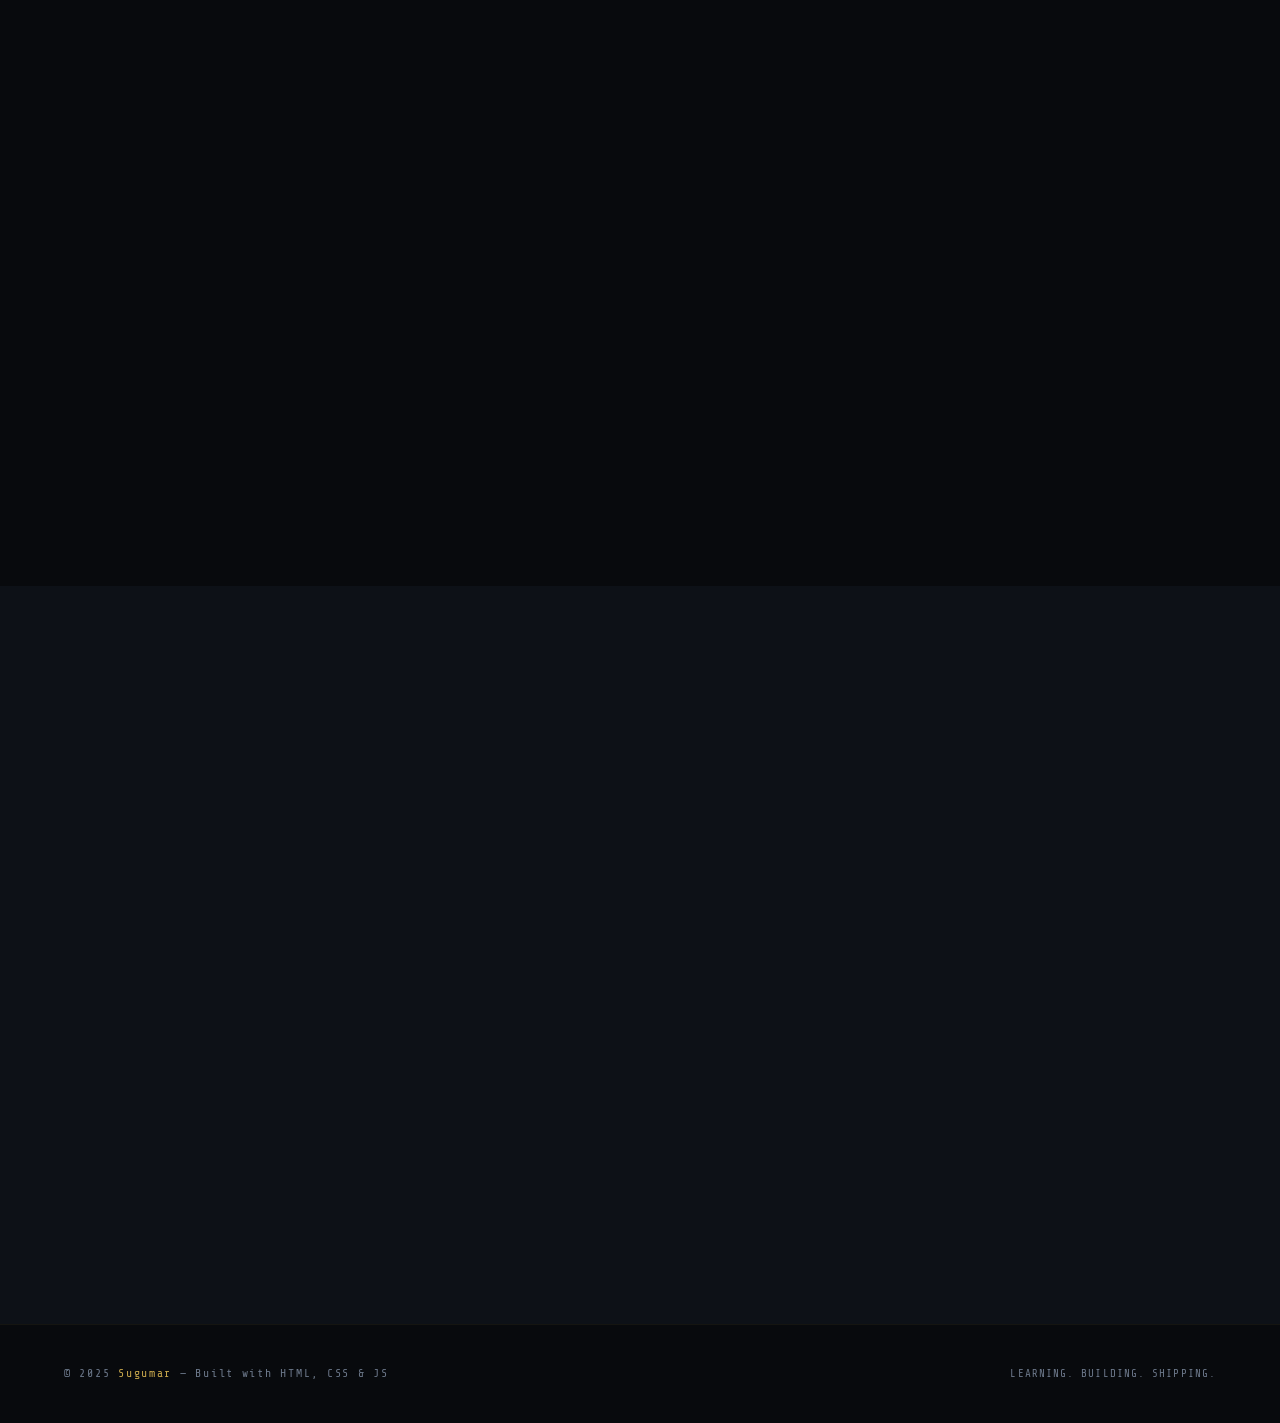
==== commit a0ceaca6: "Update index.html" ====
--- a/portfolio-website/index.html
+++ b/portfolio-website/index.html
@@ -290,15 +290,15 @@
       <div class="contact-form reveal">
         <div class="form-group">
           <label>Your Name</label>
-          <input type="text" placeholder="Bruce Wayne" />
+          <input id="formName" type="text" placeholder="Bruce Wayne" />
         </div>
         <div class="form-group">
           <label>Email Address</label>
-          <input type="email" placeholder="bruce@wayneenterprises.com" />
+          <input id="formEmail" type="email" placeholder="bruce@wayneenterprises.com" />
         </div>
         <div class="form-group">
           <label>Message</label>
-          <textarea placeholder="Tell me about your project..."></textarea>
+          <textarea id="formMessage" placeholder="Tell me about your project..."></textarea>
         </div>
         <button class="btn btn-primary" onclick="handleFormSubmit(this)">
           Send Message
@@ -317,96 +317,7 @@
     </div>
   </footer>
 
-  <script>
-    /* Cursor */
-    const cursor = document.getElementById('cursor');
-    const ring = document.getElementById('cursorRing');
-    let mx = 0, my = 0, rx = 0, ry = 0;
-    document.addEventListener('mousemove', e => {
-      mx = e.clientX; my = e.clientY;
-      cursor.style.left = mx + 'px'; cursor.style.top = my + 'px';
-    });
-    (function animRing() {
-      rx += (mx - rx) * 0.12;
-      ry += (my - ry) * .12;
-      ring.style.left = rx + 'px'; ring.style.top = ry + 'px';
-      requestAnimationFrame(animRing);
-    })();
-    document.querySelectorAll('a,button,.skill-tag,.project-card,.stat-box').forEach(el => {
-      el.addEventListener('mouseenter', () => {
-        cursor.style.transform = 'translate(-50%,-50%) scale(2)';
-        ring.style.transform = 'translate(-50%,-50%) scale(1.4)';
-        ring.style.borderColor = 'rgba(201,168,76,0.6)';
-      });
-      el.addEventListener('mouseleave', () => {
-        cursor.style.transform = 'translate(-50%,-50%) scale(1)';
-        ring.style.transform = 'translate(-50%,-50%) scale(1)';
-        ring.style.borderColor = 'rgba(201,168,76,0.3)';
-      });
-    });
-
-    /* Hamburger */
-    const ham = document.getElementById('hamburger');
-    const nav = document.getElementById('navLinks');
-    ham.addEventListener('click', () => {
-      ham.classList.toggle('open');
-      nav.classList.toggle('open');
-    });
-    nav.querySelectorAll('a').forEach(a => a.addEventListener('click', () => {
-      ham.classList.remove('open'); nav.classList.remove('open');
-    }));
-
-    /* Scroll reveal */
-    const observer = new IntersectionObserver(entries => {
-      entries.forEach(e => { if (e.isIntersecting) e.target.classList.add('visible'); });
-    }, { threshold: 0.12 });
-    document.querySelectorAll('.reveal').forEach(el => observer.observe(el));
-
-    /* Active nav link */
-    const sections = document.querySelectorAll('section[id]');
-    const navAs = document.querySelectorAll('.nav-links a');
-    window.addEventListener('scroll', () => {
-      let cur = '';
-      sections.forEach(s => {
-        if (window.scrollY >= s.offsetTop - 200) cur = s.id;
-      });
-      navAs.forEach(a => {
-        a.classList.toggle('active', a.getAttribute('href') === '#' + cur);
-      });
-    });
-
-    /* Form submit */
-    function handleFormSubmit(btn) {
-      btn.textContent = '✓ Message Sent!';
-      btn.style.background = '#2a5c3a';
-      btn.style.color = '#6bde9a';
-      btn.disabled = true;
-      setTimeout(() => {
-        btn.textContent = 'Send Message';
-        btn.style.background = '';
-        btn.style.color = '';
-        btn.disabled = false;
-      }, 3500);
-    }
-
-    /* Dark/Light Theme Toggle */
-    const themeToggle = document.getElementById('themeToggle');
-    const html = document.documentElement;
-    
-    // Check for saved theme preference or default to 'dark'
-    const savedTheme = localStorage.getItem('theme') || 'dark';
-    html.setAttribute('data-theme', savedTheme);
-    
-    // Theme toggle functionality
-    themeToggle.addEventListener('click', () => {
-      const currentTheme = html.getAttribute('data-theme');
-      const newTheme = currentTheme === 'dark' ? 'light' : 'dark';
-      
-      html.setAttribute('data-theme', newTheme);
-      localStorage.setItem('theme', newTheme);
-    });
-
-  </script>
+
 </body>
 
-</html>+</html>
